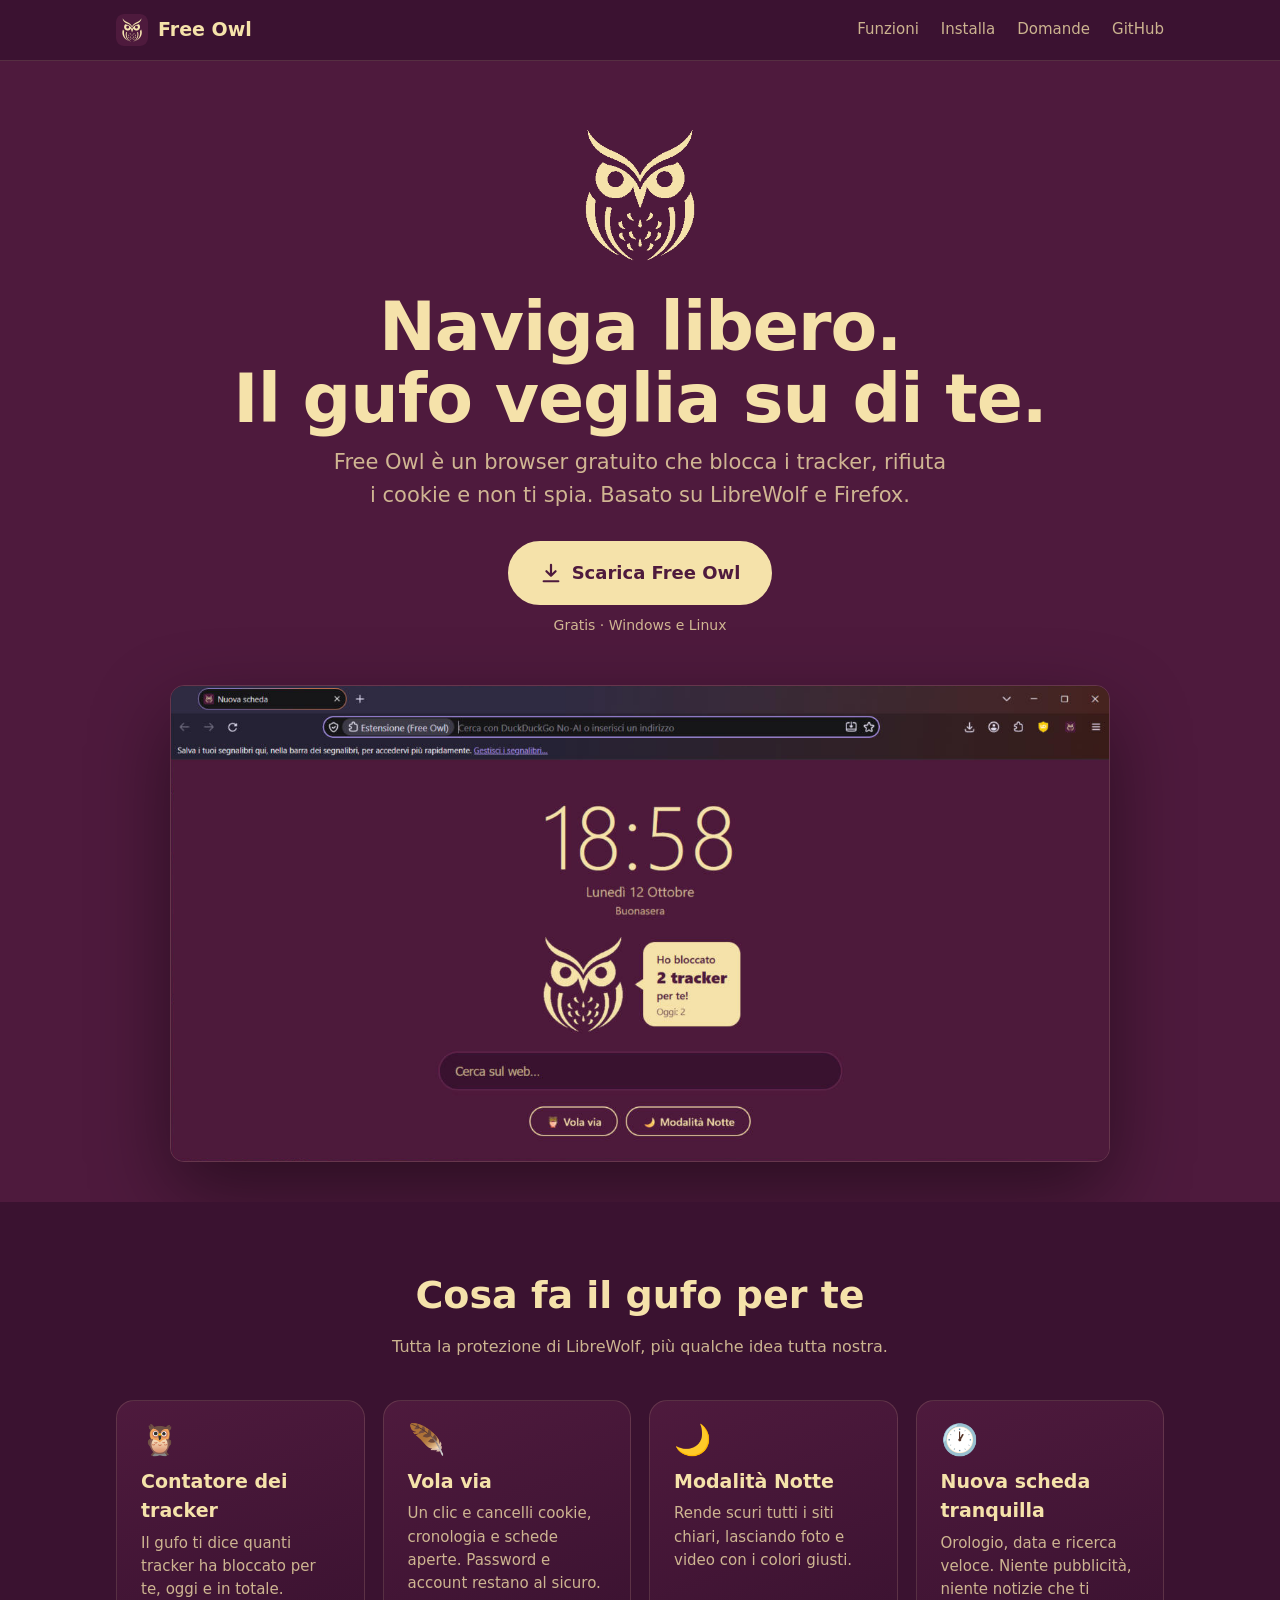
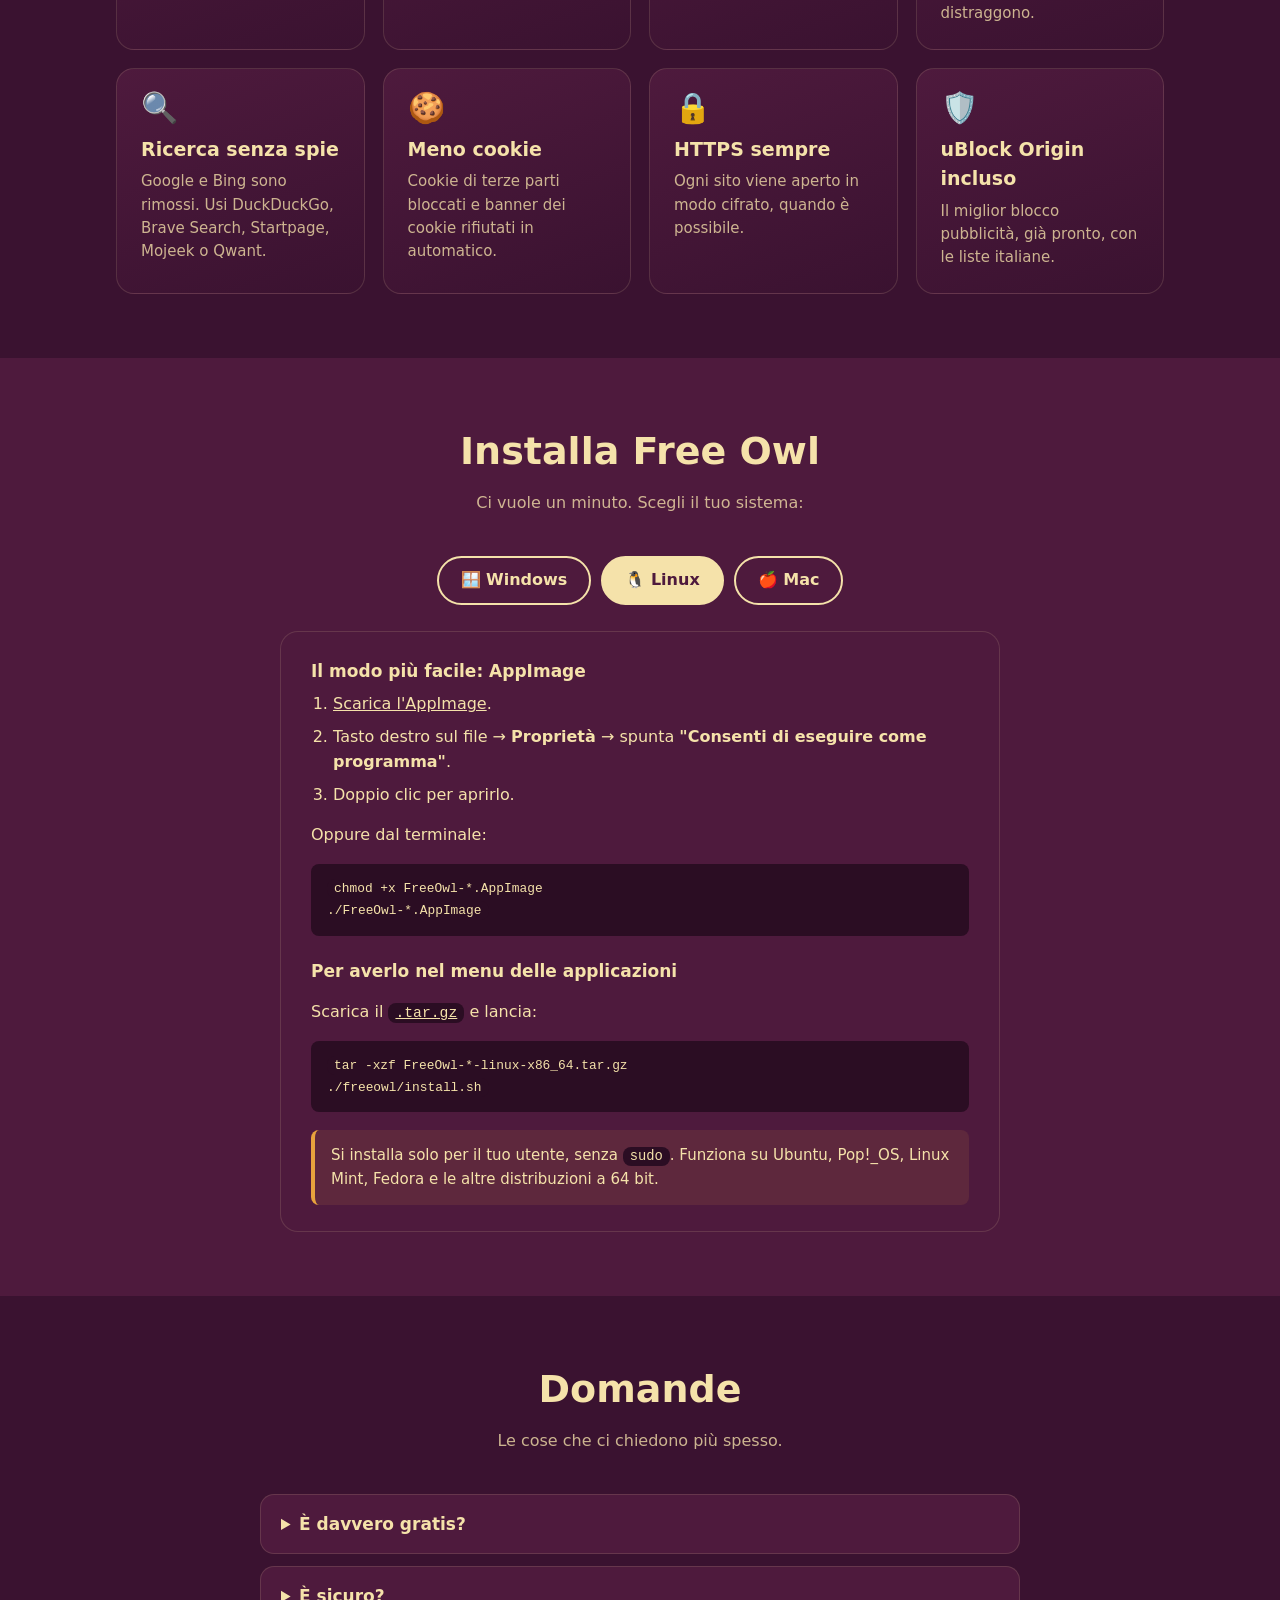
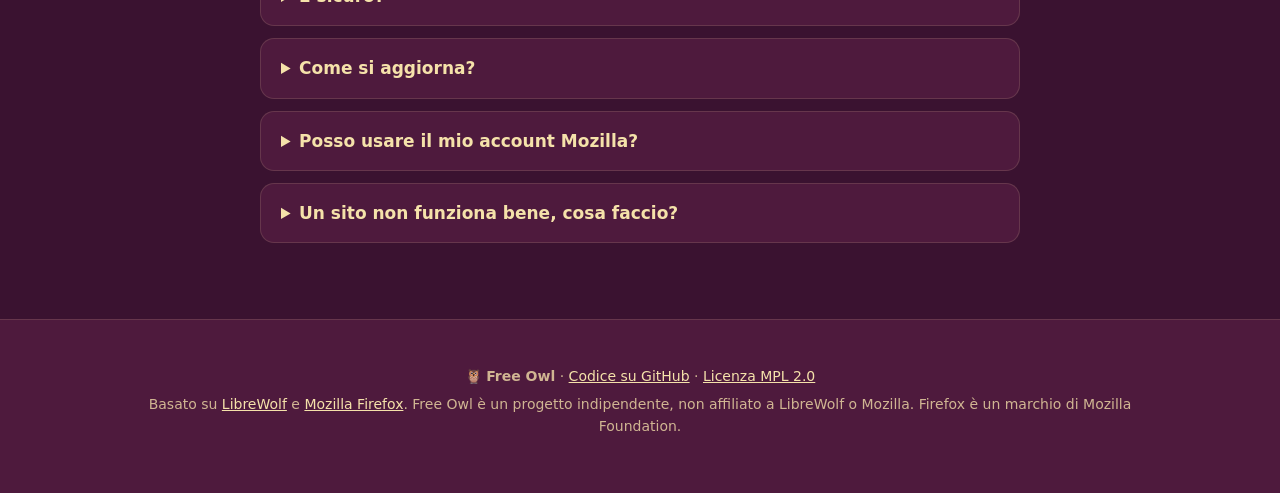
==== docs/index.html @ 86c635e5 "Sito di download (GitHub Pages): pulsante che riconosce Windows/Linux e scarica l'ultima versione Co" ====
<!doctype html>
<html lang="it">
<head>
  <meta charset="utf-8">
  <meta name="viewport" content="width=device-width, initial-scale=1">
  <title>Free Owl · Il browser che ti protegge</title>
  <meta name="description" content="Free Owl: un browser gratuito per Windows e Linux che blocca i tracker e rispetta la tua privacy. Basato su LibreWolf e Firefox.">
  <meta property="og:title" content="Free Owl 🦉">
  <meta property="og:description" content="Il browser gratuito che blocca i tracker e rispetta la tua privacy.">
  <meta property="og:image" content="https://ascaniolocorotondo.github.io/FreeOwl/img/screenshot.png">
  <link rel="icon" href="img/favicon.png">
  <style>
    :root {
      --plum: #4e1a3d;
      --plum-dark: #3a1230;
      --plum-deep: #2b0d23;
      --plum-light: #6a2754;
      --cream: #f5e2aa;
      --cream-soft: rgba(245, 226, 170, 0.78);
      --cream-faint: rgba(245, 226, 170, 0.14);
      --amber: #e8a33d;
      --radius: 18px;
    }

    * { box-sizing: border-box; }

    html { scroll-behavior: smooth; }

    body {
      margin: 0;
      background: var(--plum);
      color: var(--cream);
      font-family: "Segoe UI", system-ui, -apple-system, Ubuntu, Cantarell, sans-serif;
      line-height: 1.55;
      -webkit-font-smoothing: antialiased;
    }

    a { color: var(--cream); }

    .wrap {
      width: min(1080px, 100%);
      margin: 0 auto;
      padding: 0 16px;
    }

    /* ---------- barra in alto ---------- */
    header.top {
      position: sticky;
      top: 0;
      z-index: 10;
      background: rgba(58, 18, 48, 0.88);
      backdrop-filter: blur(10px);
      border-bottom: 1px solid var(--cream-faint);
    }

    header.top .wrap {
      display: flex;
      align-items: center;
      justify-content: space-between;
      height: 60px;
    }

    .brand {
      display: flex;
      align-items: center;
      gap: 10px;
      font-weight: 700;
      font-size: 19px;
      text-decoration: none;
    }

    .brand img { width: 32px; height: 32px; border-radius: 8px; }

    nav.links { display: flex; gap: 22px; font-size: 15px; }
    nav.links a { text-decoration: none; color: var(--cream-soft); }
    nav.links a:hover { color: var(--cream); }

    /* ---------- hero ---------- */
    .hero {
      text-align: center;
      padding: 64px 0 40px;
    }

    .hero .owl {
      width: 120px;
      height: auto;
      animation: blink 6s infinite;
    }

    @keyframes blink {
      0%, 92%, 100% { transform: scaleY(1); }
      95% { transform: scaleY(0.92); }
    }

    .hero h1 {
      font-size: clamp(40px, 7vw, 68px);
      line-height: 1.05;
      margin: 18px 0 12px;
      letter-spacing: -1px;
    }

    .hero p.lead {
      font-size: clamp(17px, 2.4vw, 21px);
      color: var(--cream-soft);
      max-width: 620px;
      margin: 0 auto 30px;
    }

    .download {
      display: inline-flex;
      flex-direction: column;
      align-items: center;
      gap: 10px;
    }

    .btn {
      display: inline-flex;
      align-items: center;
      gap: 10px;
      padding: 16px 30px;
      border-radius: 999px;
      font-size: 18px;
      font-weight: 700;
      text-decoration: none;
      border: 2px solid var(--cream);
      transition: transform 0.12s, background 0.15s, color 0.15s;
    }

    .btn:hover { transform: translateY(-2px); }

    .btn.primary {
      background: var(--cream);
      color: var(--plum);
    }

    .btn.ghost {
      background: transparent;
      color: var(--cream);
      font-size: 16px;
      padding: 12px 24px;
    }

    .btn.ghost:hover { background: var(--cream-faint); }

    .btn svg { width: 22px; height: 22px; flex: none; }

    .download small {
      color: var(--cream-soft);
      font-size: 14px;
    }

    .other-os {
      margin-top: 14px;
      font-size: 14px;
      color: var(--cream-soft);
    }

    .shot {
      margin: 48px auto 0;
      max-width: 940px;
      border-radius: 14px;
      overflow: hidden;
      box-shadow: 0 30px 80px rgba(0, 0, 0, 0.45);
      border: 1px solid var(--cream-faint);
    }

    .shot img { display: block; width: 100%; height: auto; }

    /* ---------- sezioni ---------- */
    section { padding: 64px 0; }

    section.alt { background: var(--plum-dark); }

    h2 {
      font-size: clamp(28px, 4vw, 38px);
      text-align: center;
      margin: 0 0 10px;
    }

    .sub {
      text-align: center;
      color: var(--cream-soft);
      margin: 0 auto 40px;
      max-width: 580px;
    }

    .grid {
      display: grid;
      grid-template-columns: repeat(auto-fit, minmax(240px, 1fr));
      gap: 18px;
    }

    .card {
      background: var(--plum-light);
      background: linear-gradient(160deg, var(--plum-light), var(--plum));
      border: 1px solid var(--cream-faint);
      border-radius: var(--radius);
      padding: 24px;
    }

    section.alt .card { background: linear-gradient(160deg, var(--plum), var(--plum-dark)); }

    .card .ico { font-size: 30px; line-height: 1; }
    .card h3 { margin: 12px 0 6px; font-size: 19px; }
    .card p { margin: 0; color: var(--cream-soft); font-size: 15px; }

    /* ---------- installazione ---------- */
    .tabs {
      display: flex;
      justify-content: center;
      gap: 10px;
      margin-bottom: 26px;
      flex-wrap: wrap;
    }

    .tab {
      font: inherit;
      font-weight: 600;
      cursor: pointer;
      padding: 10px 22px;
      border-radius: 999px;
      border: 2px solid var(--cream);
      background: transparent;
      color: var(--cream);
    }

    .tab[aria-selected="true"] { background: var(--cream); color: var(--plum); }

    .panel {
      max-width: 720px;
      margin: 0 auto;
      background: var(--plum);
      border: 1px solid var(--cream-faint);
      border-radius: var(--radius);
      padding: 26px 30px;
    }

    .panel[hidden] { display: none; }

    .panel ol { padding-left: 22px; margin: 0; }
    .panel li { margin: 8px 0; }

    .panel h3 { margin: 22px 0 8px; font-size: 17px; }
    .panel h3:first-child { margin-top: 0; }

    code, pre {
      font-family: "Cascadia Code", "Ubuntu Mono", Consolas, monospace;
      background: var(--plum-deep);
      border-radius: 8px;
    }

    code { padding: 2px 7px; font-size: 0.92em; }

    pre {
      padding: 14px 16px;
      overflow-x: auto;
      font-size: 14px;
      margin: 10px 0 0;
    }

    .note {
      margin-top: 18px;
      padding: 14px 16px;
      border-left: 4px solid var(--amber);
      background: rgba(232, 163, 61, 0.1);
      border-radius: 8px;
      font-size: 15px;
    }

    .soon {
      text-align: center;
      color: var(--cream-soft);
    }

    /* ---------- FAQ ---------- */
    details {
      max-width: 760px;
      margin: 0 auto 12px;
      background: var(--plum);
      border: 1px solid var(--cream-faint);
      border-radius: 14px;
      padding: 16px 20px;
    }

    details summary {
      cursor: pointer;
      font-weight: 600;
      font-size: 17px;
    }

    details p { color: var(--cream-soft); margin: 10px 0 0; }

    /* ---------- footer ---------- */
    footer {
      padding: 40px 0 50px;
      text-align: center;
      font-size: 14px;
      color: var(--cream-soft);
      border-top: 1px solid var(--cream-faint);
    }

    footer p { margin: 6px 0; }

    @media (max-width: 640px) {
      nav.links { display: none; }
      .hero { padding-top: 44px; }
      .panel { padding: 20px; }
      .btn { padding: 14px 22px; font-size: 17px; }
    }

    @media (prefers-reduced-motion: reduce) {
      .hero .owl { animation: none; }
      .btn { transition: none; }
      html { scroll-behavior: auto; }
    }
  </style>
</head>
<body>
  <header class="top">
    <div class="wrap">
      <a class="brand" href="#">
        <img src="img/logo.png" alt="">
        Free Owl
      </a>
      <nav class="links">
        <a href="#funzioni">Funzioni</a>
        <a href="#installa">Installa</a>
        <a href="#domande">Domande</a>
        <a href="https://github.com/ascaniolocorotondo/FreeOwl">GitHub</a>
      </nav>
    </div>
  </header>

  <main>
    <section class="hero">
      <div class="wrap">
        <img class="owl" src="img/owl.png" alt="Il gufo di Free Owl">
        <h1>Naviga libero.<br>Il gufo veglia su di te.</h1>
        <p class="lead">
          Free Owl è un browser gratuito che blocca i tracker, rifiuta i cookie e non ti spia.
          Basato su LibreWolf e Firefox.
        </p>

        <div class="download">
          <a id="dl-main" class="btn primary" href="https://github.com/ascaniolocorotondo/FreeOwl/releases/latest">
            <svg viewBox="0 0 24 24" fill="none" stroke="currentColor" stroke-width="2.4" stroke-linecap="round" stroke-linejoin="round" aria-hidden="true"><path d="M12 3v12m0 0-5-5m5 5 5-5M4 21h16"/></svg>
            <span id="dl-main-label">Scarica Free Owl</span>
          </a>
          <small id="dl-main-info">Gratis · Windows e Linux</small>
        </div>
        <p class="other-os" id="dl-other"></p>

        <div class="shot">
          <img src="img/screenshot.png" alt="La nuova scheda di Free Owl con orologio, gufo e contatore dei tracker" width="1322" height="670">
        </div>
      </div>
    </section>

    <section id="funzioni" class="alt">
      <div class="wrap">
        <h2>Cosa fa il gufo per te</h2>
        <p class="sub">Tutta la protezione di LibreWolf, più qualche idea tutta nostra.</p>
        <div class="grid">
          <div class="card">
            <div class="ico">🦉</div>
            <h3>Contatore dei tracker</h3>
            <p>Il gufo ti dice quanti tracker ha bloccato per te, oggi e in totale.</p>
          </div>
          <div class="card">
            <div class="ico">🪶</div>
            <h3>Vola via</h3>
            <p>Un clic e cancelli cookie, cronologia e schede aperte. Password e account restano al sicuro.</p>
          </div>
          <div class="card">
            <div class="ico">🌙</div>
            <h3>Modalità Notte</h3>
            <p>Rende scuri tutti i siti chiari, lasciando foto e video con i colori giusti.</p>
          </div>
          <div class="card">
            <div class="ico">🕐</div>
            <h3>Nuova scheda tranquilla</h3>
            <p>Orologio, data e ricerca veloce. Niente pubblicità, niente notizie che ti distraggono.</p>
          </div>
          <div class="card">
            <div class="ico">🔍</div>
            <h3>Ricerca senza spie</h3>
            <p>Google e Bing sono rimossi. Usi DuckDuckGo, Brave Search, Startpage, Mojeek o Qwant.</p>
          </div>
          <div class="card">
            <div class="ico">🍪</div>
            <h3>Meno cookie</h3>
            <p>Cookie di terze parti bloccati e banner dei cookie rifiutati in automatico.</p>
          </div>
          <div class="card">
            <div class="ico">🔒</div>
            <h3>HTTPS sempre</h3>
            <p>Ogni sito viene aperto in modo cifrato, quando è possibile.</p>
          </div>
          <div class="card">
            <div class="ico">🛡️</div>
            <h3>uBlock Origin incluso</h3>
            <p>Il miglior blocco pubblicità, già pronto, con le liste italiane.</p>
          </div>
        </div>
      </div>
    </section>

    <section id="installa">
      <div class="wrap">
        <h2>Installa Free Owl</h2>
        <p class="sub">Ci vuole un minuto. Scegli il tuo sistema:</p>

        <div class="tabs" role="tablist">
          <button class="tab" role="tab" id="tab-windows" aria-controls="panel-windows" aria-selected="true">🪟 Windows</button>
          <button class="tab" role="tab" id="tab-linux" aria-controls="panel-linux" aria-selected="false">🐧 Linux</button>
          <button class="tab" role="tab" id="tab-mac" aria-controls="panel-mac" aria-selected="false">🍎 Mac</button>
        </div>

        <div class="panel" role="tabpanel" id="panel-windows" aria-labelledby="tab-windows">
          <ol>
            <li><a class="dl-windows" href="https://github.com/ascaniolocorotondo/FreeOwl/releases/latest">Scarica lo zip per Windows</a>.</li>
            <li>Estrailo dove vuoi (tasto destro → <strong>Estrai tutto</strong>), per esempio in <code>Documenti</code>.</li>
            <li>Apri <code>FreeOwl.exe</code>. Fatto!</li>
          </ol>
          <div class="note">
            <strong>"Windows ha protetto il PC"?</strong> È normale: Free Owl non ha una firma digitale a pagamento.
            Clicca <strong>Ulteriori informazioni</strong> e poi <strong>Esegui comunque</strong>.
          </div>
        </div>

        <div class="panel" role="tabpanel" id="panel-linux" aria-labelledby="tab-linux" hidden>
          <h3>Il modo più facile: AppImage</h3>
          <ol>
            <li><a class="dl-appimage" href="https://github.com/ascaniolocorotondo/FreeOwl/releases/latest">Scarica l'AppImage</a>.</li>
            <li>Tasto destro sul file → <strong>Proprietà</strong> → spunta <strong>"Consenti di eseguire come programma"</strong>.</li>
            <li>Doppio clic per aprirlo.</li>
          </ol>
          <p>Oppure dal terminale:</p>
          <pre><code>chmod +x FreeOwl-*.AppImage
./FreeOwl-*.AppImage</code></pre>

          <h3>Per averlo nel menu delle applicazioni</h3>
          <p>Scarica il <a class="dl-targz" href="https://github.com/ascaniolocorotondo/FreeOwl/releases/latest"><code>.tar.gz</code></a> e lancia:</p>
          <pre><code>tar -xzf FreeOwl-*-linux-x86_64.tar.gz
./freeowl/install.sh</code></pre>
          <div class="note">Si installa solo per il tuo utente, senza <code>sudo</code>. Funziona su Ubuntu, Pop!_OS, Linux Mint, Fedora e le altre distribuzioni a 64 bit.</div>
        </div>

        <div class="panel" role="tabpanel" id="panel-mac" aria-labelledby="tab-mac" hidden>
          <p class="soon">🍎 La versione per Mac è in arrivo. Il gufo sta ancora imparando a volare su macOS!</p>
        </div>
      </div>
    </section>

    <section id="domande" class="alt">
      <div class="wrap">
        <h2>Domande</h2>
        <p class="sub">Le cose che ci chiedono più spesso.</p>

        <details>
          <summary>È davvero gratis?</summary>
          <p>Sì, completamente. Free Owl è open source: il codice è pubblico su GitHub e chiunque può controllarlo.</p>
        </details>
        <details>
          <summary>È sicuro?</summary>
          <p>Free Owl è basato su LibreWolf, che a sua volta è Firefox senza telemetria e con la privacy al massimo. Free Owl cambia solo nome, logo, alcune impostazioni e aggiunge l'estensione del gufo. Ogni giorno un robot controlla se esce una nuova versione di LibreWolf e aggiorna Free Owl da solo.</p>
        </details>
        <details>
          <summary>Come si aggiorna?</summary>
          <p>Scarica la nuova versione da questa pagina. Su Windows copia la cartella <code>Profiles</code> della vecchia versione dentro la nuova per tenere segnalibri e impostazioni. Su Linux i tuoi dati restano in <code>~/.freeowl</code>.</p>
        </details>
        <details>
          <summary>Posso usare il mio account Mozilla?</summary>
          <p>Sì! Puoi accedere al tuo account Mozilla per sincronizzare segnalibri e password con gli altri dispositivi. I dati sono cifrati end-to-end.</p>
        </details>
        <details>
          <summary>Un sito non funziona bene, cosa faccio?</summary>
          <p>Free Owl blocca molte cose per proteggerti. Clicca sullo scudo nella barra degli indirizzi e disattiva la protezione solo per quel sito.</p>
        </details>
      </div>
    </section>
  </main>

  <footer>
    <div class="wrap">
      <p>🦉 <strong>Free Owl</strong> · <a href="https://github.com/ascaniolocorotondo/FreeOwl">Codice su GitHub</a> · <a href="https://github.com/ascaniolocorotondo/FreeOwl/blob/main/LICENSE">Licenza MPL 2.0</a></p>
      <p>Basato su <a href="https://librewolf.net">LibreWolf</a> e <a href="https://www.mozilla.org/firefox/">Mozilla Firefox</a>.
        Free Owl è un progetto indipendente, non affiliato a LibreWolf o Mozilla. Firefox è un marchio di Mozilla Foundation.</p>
    </div>
  </footer>

  <script>
    (() => {
      const REPO = "ascaniolocorotondo/FreeOwl";
      const isLinux = /Linux|X11/.test(navigator.userAgent) && !/Android/.test(navigator.userAgent);
      const isMac = /Macintosh|Mac OS X/.test(navigator.userAgent);

      // Schede di installazione
      const tabs = document.querySelectorAll(".tab");
      function selectTab(id) {
        tabs.forEach(t => {
          const on = t.id === id;
          t.setAttribute("aria-selected", on);
          document.getElementById(t.getAttribute("aria-controls")).hidden = !on;
        });
      }
      tabs.forEach(t => t.addEventListener("click", () => selectTab(t.id)));
      if (isLinux) selectTab("tab-linux");
      if (isMac) selectTab("tab-mac");

      // Link diretti all'ultima versione
      const mb = bytes => Math.round(bytes / 1048576) + " MB";
      fetch(`https://api.github.com/repos/${REPO}/releases/latest`)
        .then(r => (r.ok ? r.json() : Promise.reject(r.status)))
        .then(rel => {
          const find = re => rel.assets.find(a => re.test(a.name));
          const win = find(/windows-x86_64-portable\.zip$/);
          const appimage = find(/linux-x86_64\.AppImage$/);
          const targz = find(/linux-x86_64\.tar\.gz$/);
          const version = rel.tag_name.replace(/^v/, "");

          const setAll = (sel, asset) => asset && document.querySelectorAll(sel).forEach(a => (a.href = asset.browser_download_url));
          setAll(".dl-windows", win);
          setAll(".dl-appimage", appimage);
          setAll(".dl-targz", targz);

          const main = document.getElementById("dl-main");
          const label = document.getElementById("dl-main-label");
          const info = document.getElementById("dl-main-info");
          const other = document.getElementById("dl-other");

          if (isMac) {
            label.textContent = "Mac in arrivo: vedi le altre versioni";
            info.textContent = `Versione ${version}`;
            return;
          }
          const mine = isLinux ? appimage : win;
          if (mine) {
            main.href = mine.browser_download_url;
            label.textContent = isLinux ? "Scarica per Linux" : "Scarica per Windows";
            info.textContent = `Versione ${version} · ${mb(mine.size)} · Gratis`;
          }
          other.innerHTML = isLinux
            ? (win ? `Usi Windows? <a href="${win.browser_download_url}">Scarica per Windows</a>` : "")
            : (appimage ? `Usi Linux? <a href="${appimage.browser_download_url}">Scarica per Linux</a>` : "");
        })
        .catch(() => {
          // Se GitHub non risponde, i pulsanti portano comunque alla pagina dei Download.
        });
    })();
  </script>
</body>
</html>
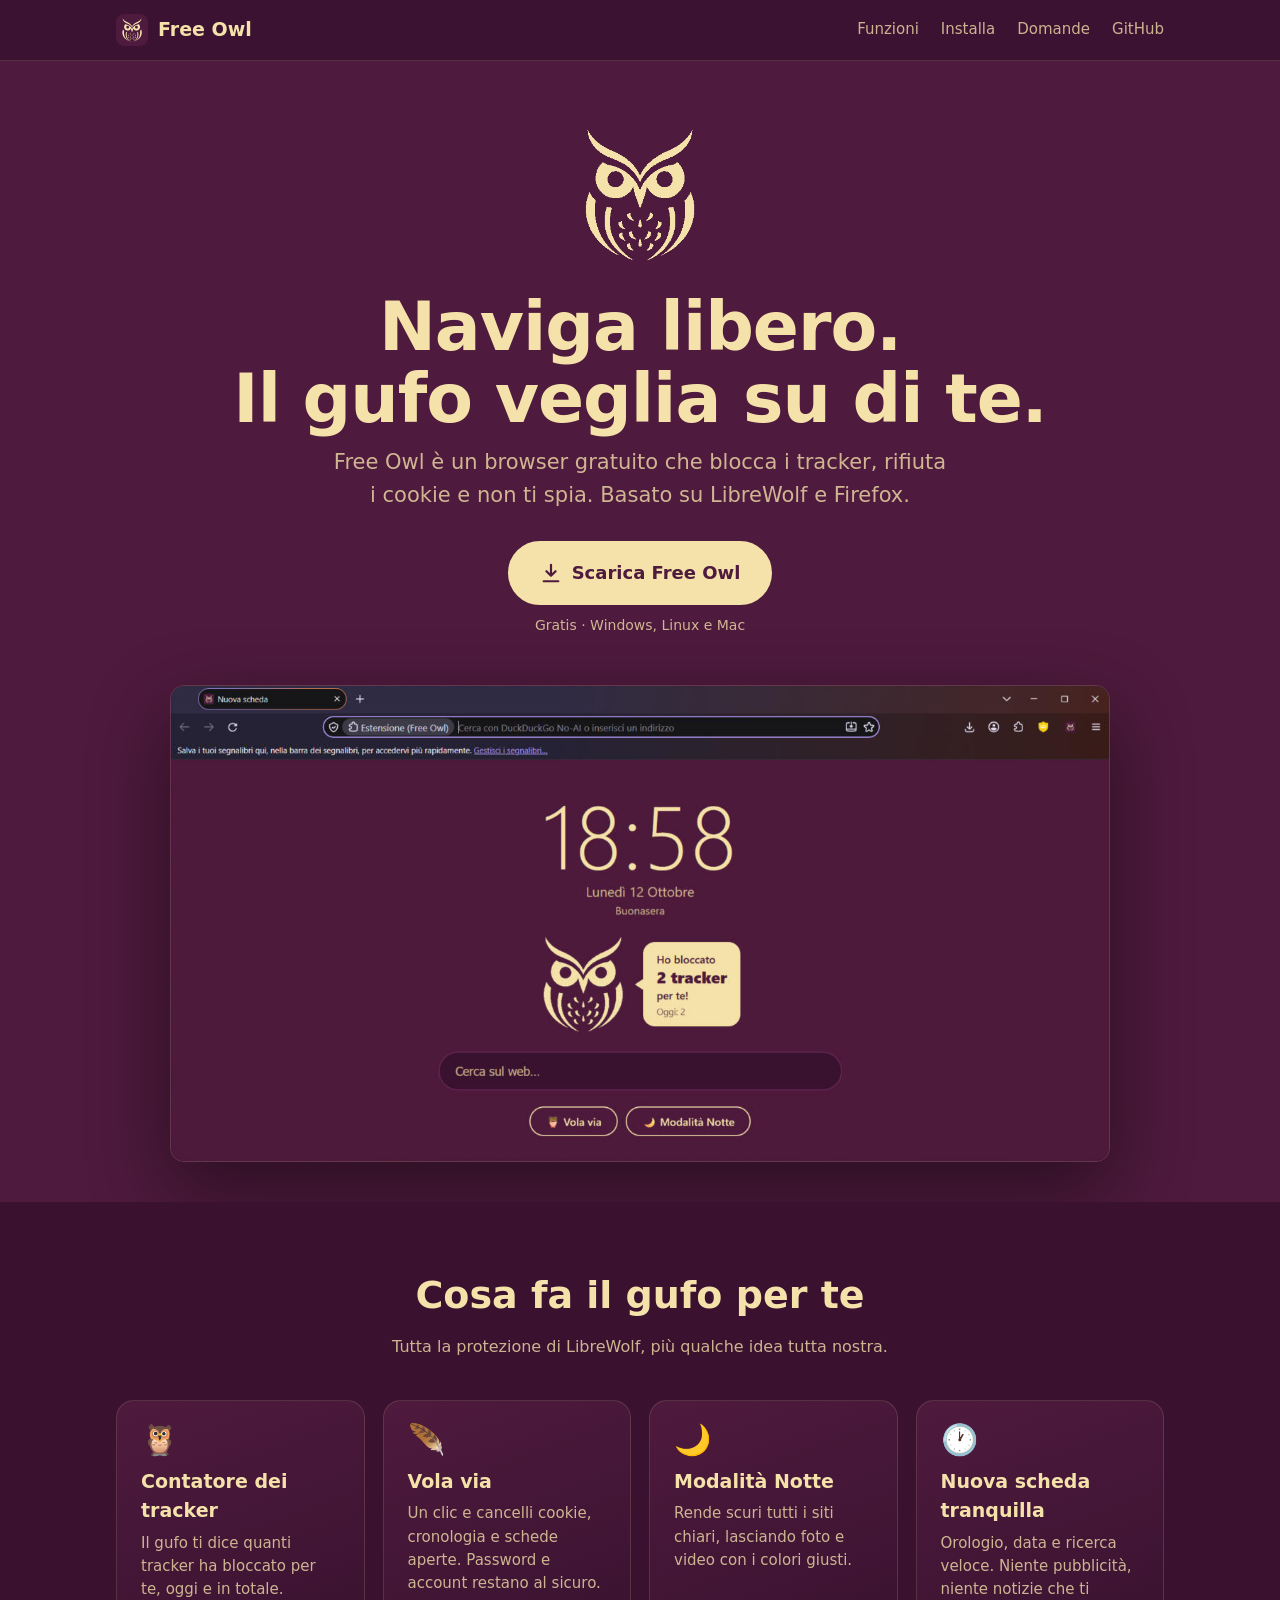
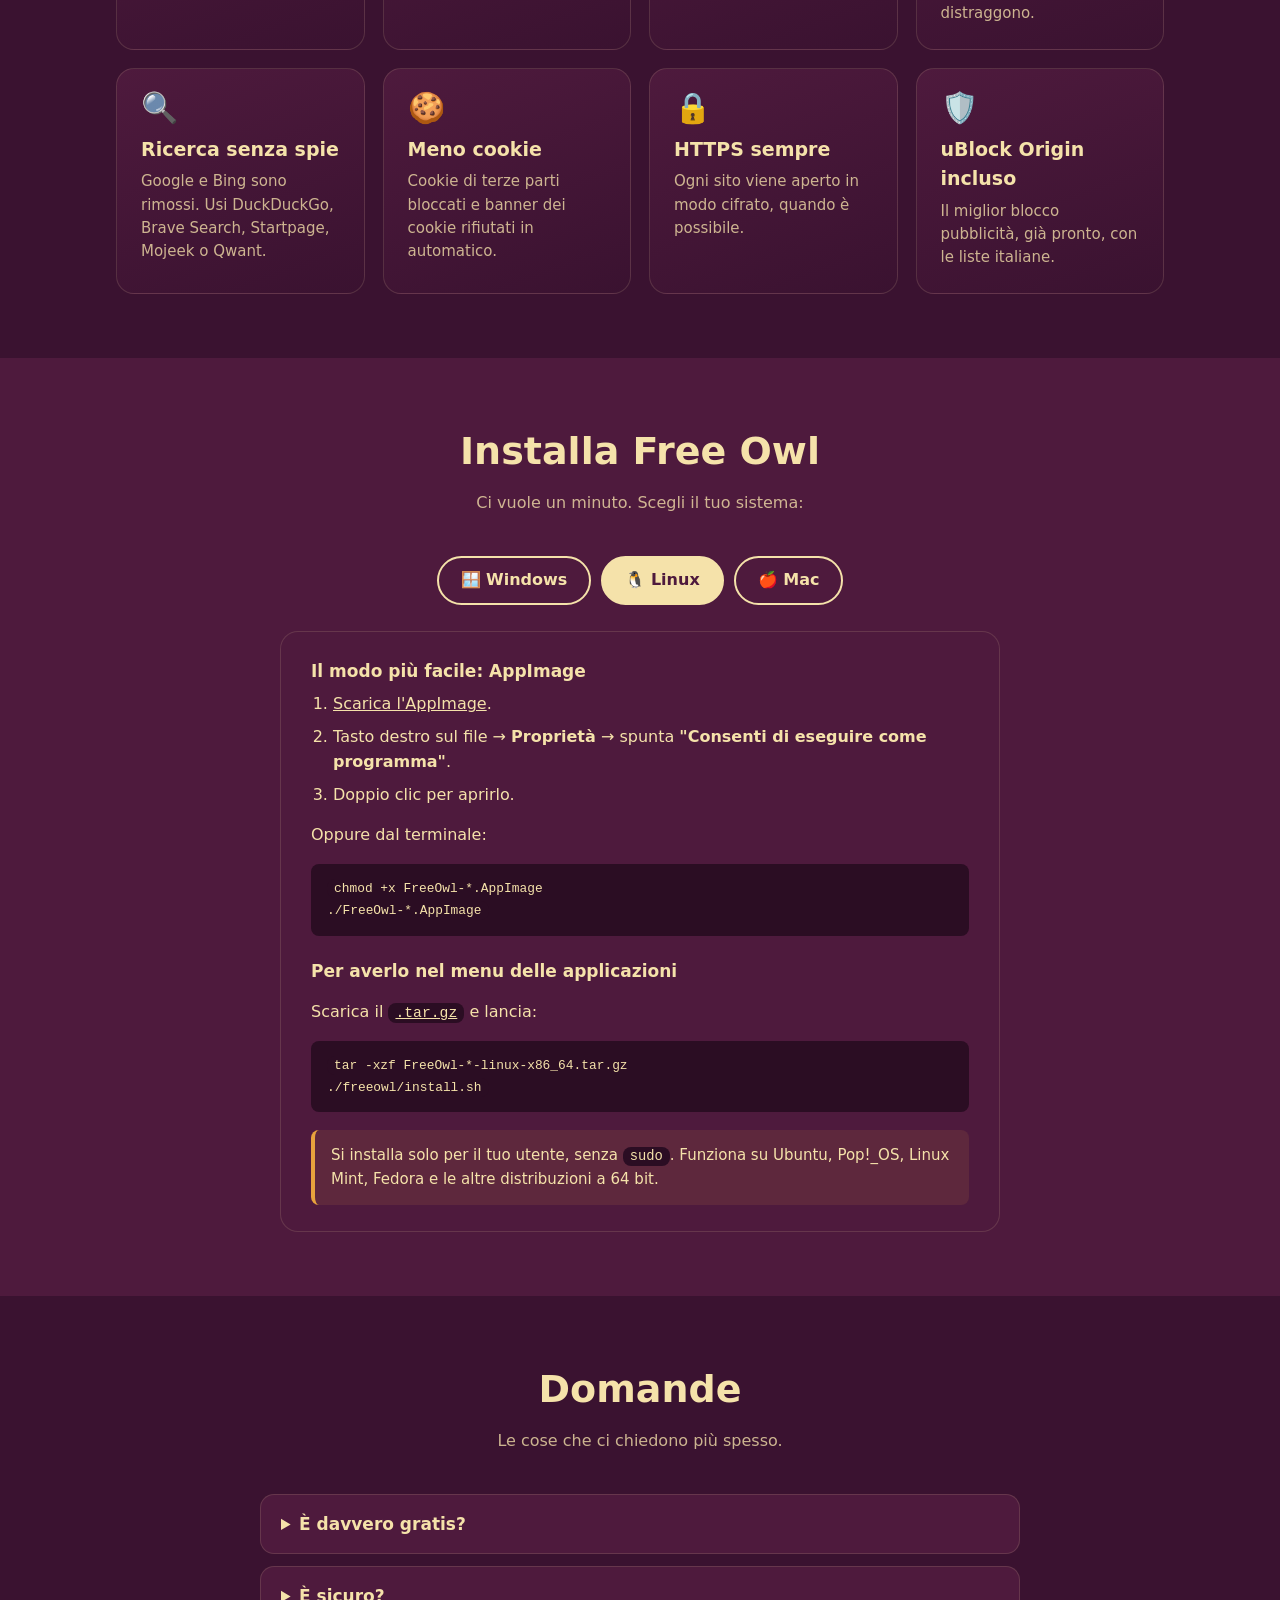
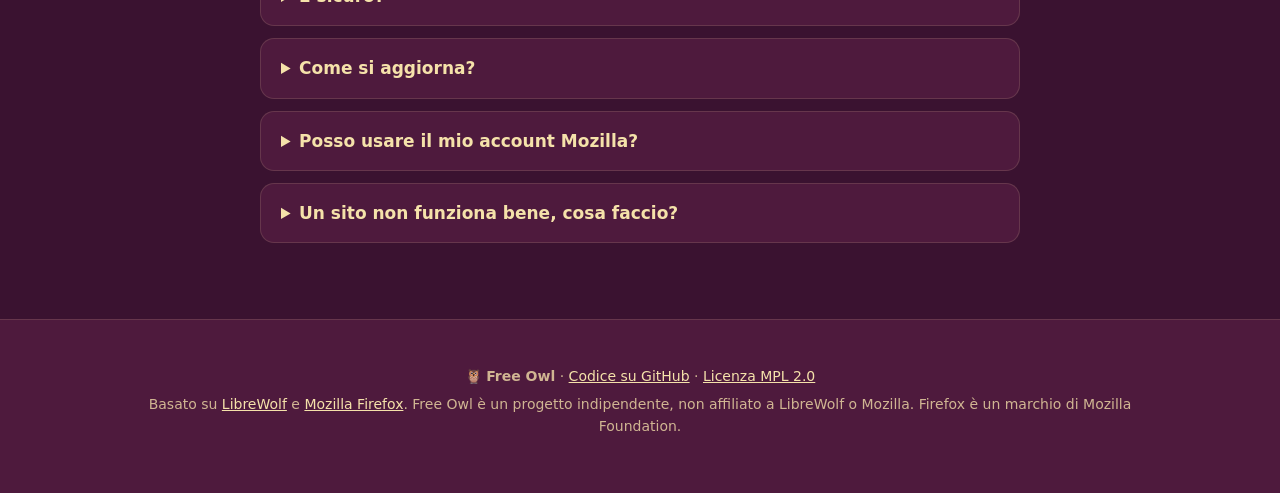
==== commit 25e454ba: "Mac sul sito e nel README: pulsanti Apple/Intel e guida per l'avviso di macOS Co-Authored-By: Claude" ====
--- a/docs/index.html
+++ b/docs/index.html
@@ -4,7 +4,7 @@
   <meta charset="utf-8">
   <meta name="viewport" content="width=device-width, initial-scale=1">
   <title>Free Owl · Il browser che ti protegge</title>
-  <meta name="description" content="Free Owl: un browser gratuito per Windows e Linux che blocca i tracker e rispetta la tua privacy. Basato su LibreWolf e Firefox.">
+  <meta name="description" content="Free Owl: un browser gratuito per Windows, Linux e Mac che blocca i tracker e rispetta la tua privacy. Basato su LibreWolf e Firefox.">
   <meta property="og:title" content="Free Owl 🦉">
   <meta property="og:description" content="Il browser gratuito che blocca i tracker e rispetta la tua privacy.">
   <meta property="og:image" content="https://ascaniolocorotondo.github.io/FreeOwl/img/screenshot.png">
@@ -267,10 +267,16 @@
       font-size: 15px;
     }
 
-    .soon {
-      text-align: center;
-      color: var(--cream-soft);
-    }
+    .mac-buttons {
+      display: flex;
+      gap: 12px;
+      flex-wrap: wrap;
+      margin: 14px 0 6px;
+    }
+
+    .mac-buttons .btn { font-size: 16px; padding: 12px 22px; }
+
+    .note ol { margin: 8px 0; }
 
     /* ---------- FAQ ---------- */
     details {
@@ -346,7 +352,7 @@
             <svg viewBox="0 0 24 24" fill="none" stroke="currentColor" stroke-width="2.4" stroke-linecap="round" stroke-linejoin="round" aria-hidden="true"><path d="M12 3v12m0 0-5-5m5 5 5-5M4 21h16"/></svg>
             <span id="dl-main-label">Scarica Free Owl</span>
           </a>
-          <small id="dl-main-info">Gratis · Windows e Linux</small>
+          <small id="dl-main-info">Gratis · Windows, Linux e Mac</small>
         </div>
         <p class="other-os" id="dl-other"></p>
 
@@ -447,7 +453,31 @@
         </div>
 
         <div class="panel" role="tabpanel" id="panel-mac" aria-labelledby="tab-mac" hidden>
-          <p class="soon">🍎 La versione per Mac è in arrivo. Il gufo sta ancora imparando a volare su macOS!</p>
+          <h3>Quale scaricare?</h3>
+          <p>Clicca la mela in alto a sinistra → <strong>Informazioni su questo Mac</strong>: se c'è scritto <strong>Chip Apple M1, M2, M3, M4…</strong> scegli Apple, se c'è <strong>Processore Intel</strong> scegli Intel.</p>
+          <div class="mac-buttons">
+            <a class="btn primary dl-mac-apple" href="https://github.com/ascaniolocorotondo/FreeOwl/releases/latest">Mac con chip Apple</a>
+            <a class="btn ghost dl-mac-intel" href="https://github.com/ascaniolocorotondo/FreeOwl/releases/latest">Mac Intel</a>
+          </div>
+
+          <h3>Installazione</h3>
+          <ol>
+            <li>Apri il file <code>.dmg</code> scaricato.</li>
+            <li>Trascina <strong>Free Owl</strong> nella cartella <strong>Applicazioni</strong>.</li>
+            <li>Apri Free Owl da Applicazioni.</li>
+          </ol>
+
+          <div class="note">
+            <strong>macOS dice che non può verificare Free Owl?</strong> È normale: Free Owl non ha la firma Apple a pagamento.
+            <ol>
+              <li>Clicca <strong>Fine</strong> sull'avviso.</li>
+              <li>Apri <strong>Impostazioni di Sistema</strong> → <strong>Privacy e sicurezza</strong>.</li>
+              <li>Scorri in basso e clicca <strong>Apri comunque</strong> accanto a "Free Owl", poi conferma con la tua password.</li>
+            </ol>
+            Va fatto solo la prima volta.
+          </div>
+          <p>Se preferisci il Terminale:</p>
+          <pre><code>xattr -dr com.apple.quarantine "/Applications/Free Owl.app"</code></pre>
         </div>
       </div>
     </section>
@@ -467,7 +497,7 @@
         </details>
         <details>
           <summary>Come si aggiorna?</summary>
-          <p>Scarica la nuova versione da questa pagina. Su Windows copia la cartella <code>Profiles</code> della vecchia versione dentro la nuova per tenere segnalibri e impostazioni. Su Linux i tuoi dati restano in <code>~/.freeowl</code>.</p>
+          <p>Scarica la nuova versione da questa pagina. Su Windows copia la cartella <code>Profiles</code> della vecchia versione dentro la nuova per tenere segnalibri e impostazioni. Su Linux e Mac i tuoi dati restano dove sono: basta sostituire l'app.</p>
         </details>
         <details>
           <summary>Posso usare il mio account Mozilla?</summary>
@@ -517,32 +547,36 @@
           const win = find(/windows-x86_64-portable\.zip$/);
           const appimage = find(/linux-x86_64\.AppImage$/);
           const targz = find(/linux-x86_64\.tar\.gz$/);
+          const macApple = find(/macos-apple\.dmg$/);
+          const macIntel = find(/macos-intel\.dmg$/);
           const version = rel.tag_name.replace(/^v/, "");
 
           const setAll = (sel, asset) => asset && document.querySelectorAll(sel).forEach(a => (a.href = asset.browser_download_url));
           setAll(".dl-windows", win);
           setAll(".dl-appimage", appimage);
           setAll(".dl-targz", targz);
+          setAll(".dl-mac-apple", macApple);
+          setAll(".dl-mac-intel", macIntel);
 
           const main = document.getElementById("dl-main");
           const label = document.getElementById("dl-main-label");
           const info = document.getElementById("dl-main-info");
           const other = document.getElementById("dl-other");
 
-          if (isMac) {
-            label.textContent = "Mac in arrivo: vedi le altre versioni";
-            info.textContent = `Versione ${version}`;
-            return;
-          }
-          const mine = isLinux ? appimage : win;
+          // Dal browser non si capisce in modo affidabile se il Mac e' Apple o Intel:
+          // proponiamo Apple (i Mac venduti dal 2020) e mettiamo Intel subito sotto.
+          const mine = isMac ? macApple : isLinux ? appimage : win;
           if (mine) {
             main.href = mine.browser_download_url;
-            label.textContent = isLinux ? "Scarica per Linux" : "Scarica per Windows";
-            info.textContent = `Versione ${version} · ${mb(mine.size)} · Gratis`;
+            label.textContent = isMac ? "Scarica per Mac" : isLinux ? "Scarica per Linux" : "Scarica per Windows";
+            info.textContent = `Versione ${version} · ${mb(mine.size)} · Gratis` + (isMac ? " · Mac con chip Apple" : "");
           }
-          other.innerHTML = isLinux
-            ? (win ? `Usi Windows? <a href="${win.browser_download_url}">Scarica per Windows</a>` : "")
-            : (appimage ? `Usi Linux? <a href="${appimage.browser_download_url}">Scarica per Linux</a>` : "");
+          const link = (asset, text) => (asset ? `<a href="${asset.browser_download_url}">${text}</a>` : "");
+          other.innerHTML = isMac
+            ? (macIntel ? `Mac Intel? ${link(macIntel, "Scarica la versione Intel")}` : "")
+            : isLinux
+              ? (win ? `Usi Windows? ${link(win, "Scarica per Windows")}` : "")
+              : [link(appimage, "Linux"), link(macApple, "Mac")].filter(Boolean).join(" · ").replace(/^(.+)$/, "Altri sistemi: $1");
         })
         .catch(() => {
           // Se GitHub non risponde, i pulsanti portano comunque alla pagina dei Download.
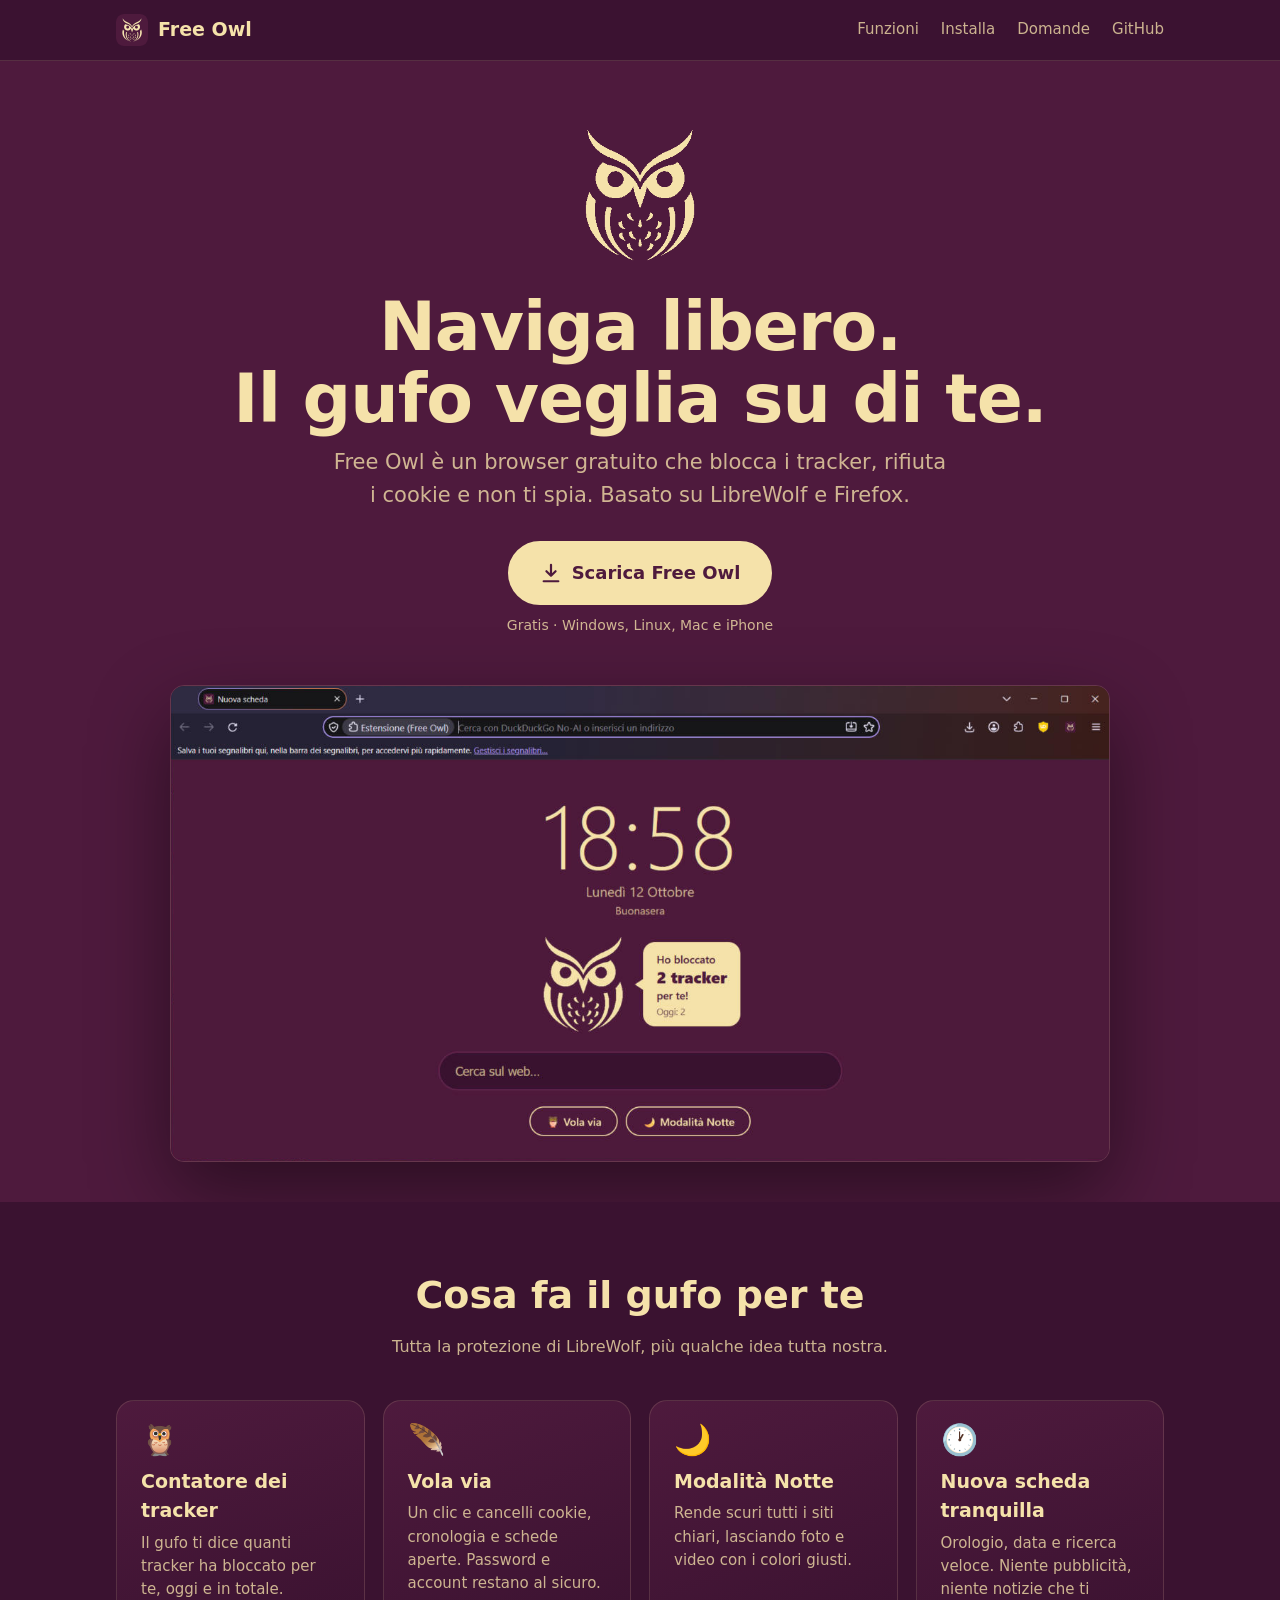
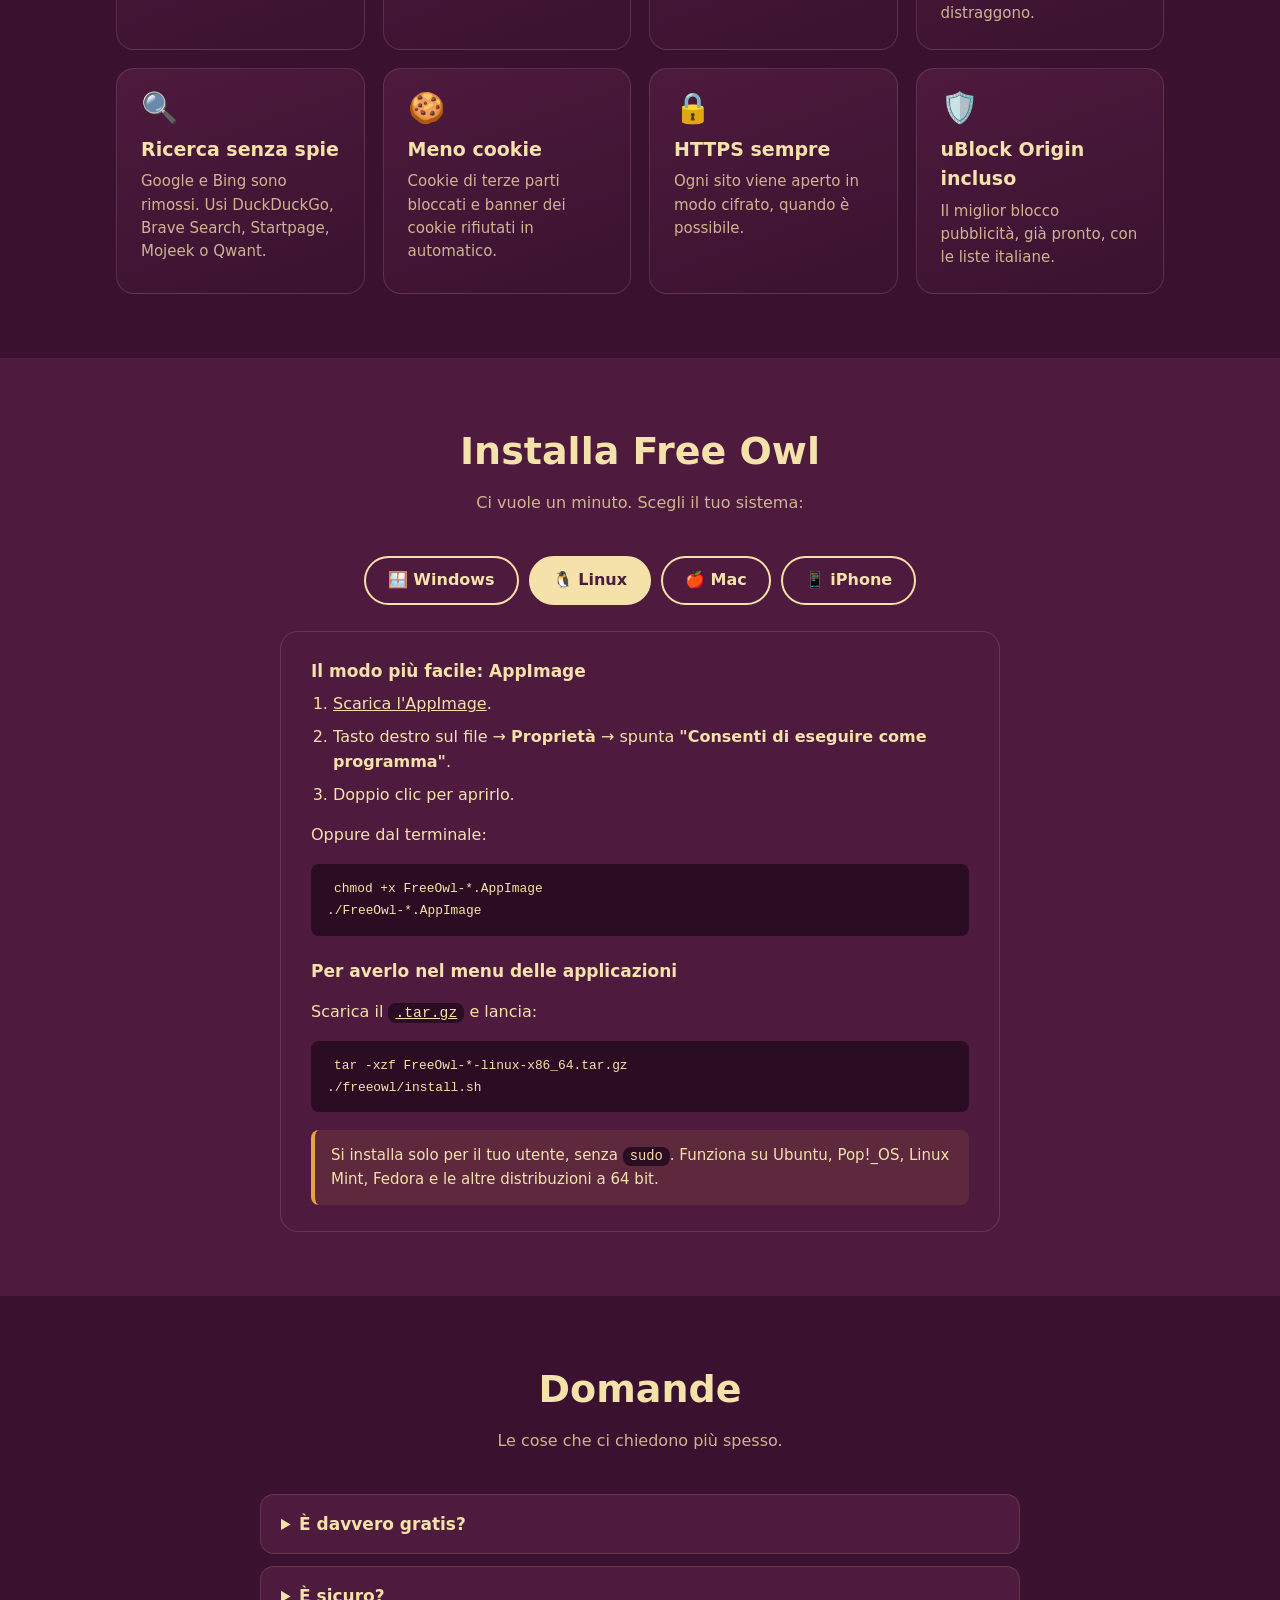
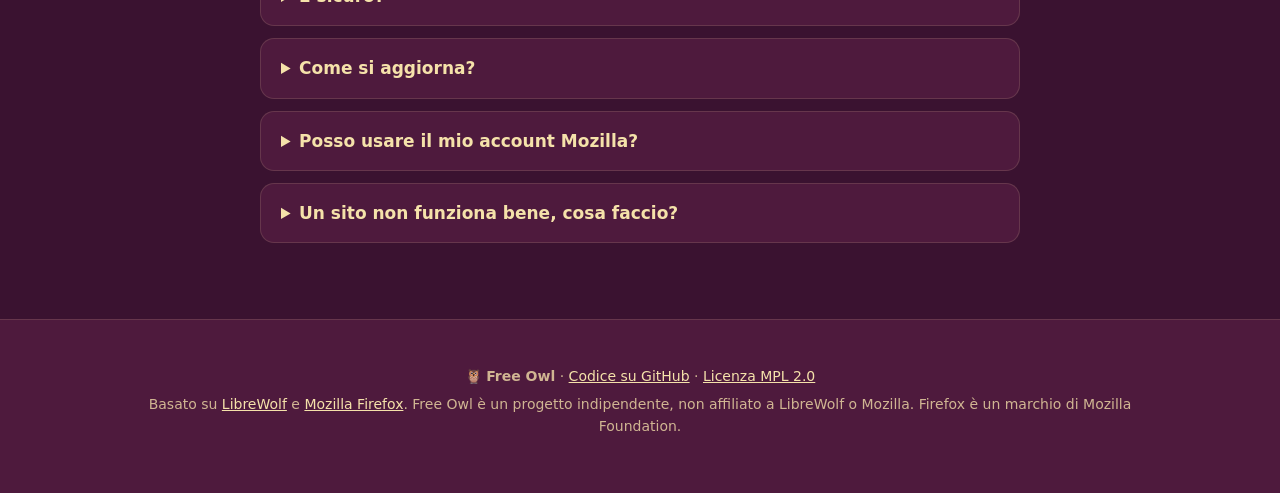
==== commit 339883a5: "Free Owl Shield per iPhone: profilo DNS che blocca pubblicità e tracker, scheda iPhone sul sito Co-A" ====
--- a/docs/index.html
+++ b/docs/index.html
@@ -3,6 +3,7 @@
 <head>
   <meta charset="utf-8">
   <meta name="viewport" content="width=device-width, initial-scale=1">
+  <meta name="google-site-verification" content="WyjIvvjk8eU9pW5aD158LLIRQwojqNysc2AvxqV2QQs" />
   <title>Free Owl · Il browser che ti protegge</title>
   <meta name="description" content="Free Owl: un browser gratuito per Windows, Linux e Mac che blocca i tracker e rispetta la tua privacy. Basato su LibreWolf e Firefox.">
   <meta property="og:title" content="Free Owl 🦉">
@@ -352,7 +353,7 @@
             <svg viewBox="0 0 24 24" fill="none" stroke="currentColor" stroke-width="2.4" stroke-linecap="round" stroke-linejoin="round" aria-hidden="true"><path d="M12 3v12m0 0-5-5m5 5 5-5M4 21h16"/></svg>
             <span id="dl-main-label">Scarica Free Owl</span>
           </a>
-          <small id="dl-main-info">Gratis · Windows, Linux e Mac</small>
+          <small id="dl-main-info">Gratis · Windows, Linux, Mac e iPhone</small>
         </div>
         <p class="other-os" id="dl-other"></p>
 
@@ -420,6 +421,7 @@
           <button class="tab" role="tab" id="tab-windows" aria-controls="panel-windows" aria-selected="true">🪟 Windows</button>
           <button class="tab" role="tab" id="tab-linux" aria-controls="panel-linux" aria-selected="false">🐧 Linux</button>
           <button class="tab" role="tab" id="tab-mac" aria-controls="panel-mac" aria-selected="false">🍎 Mac</button>
+          <button class="tab" role="tab" id="tab-iphone" aria-controls="panel-iphone" aria-selected="false">📱 iPhone</button>
         </div>
 
         <div class="panel" role="tabpanel" id="panel-windows" aria-labelledby="tab-windows">
@@ -478,6 +480,25 @@
           </div>
           <p>Se preferisci il Terminale:</p>
           <pre><code>xattr -dr com.apple.quarantine "/Applications/Free Owl.app"</code></pre>
+        </div>
+
+        <div class="panel" role="tabpanel" id="panel-iphone" aria-labelledby="tab-iphone" hidden>
+          <h3>Free Owl Shield</h3>
+          <p>Su iPhone e iPad il gufo arriva come <strong>Shield</strong>: blocca pubblicità, tracker e siti di truffa in Safari e in <strong>tutte le app</strong>. Gratis, senza App Store.</p>
+          <div class="mac-buttons">
+            <a class="btn primary" href="FreeOwl-Shield.mobileconfig">Installa Free Owl Shield</a>
+          </div>
+          <ol>
+            <li>Apri questa pagina con <strong>Safari</strong>, tocca il pulsante e poi <strong>Consenti</strong>.</li>
+            <li>Vai in <strong>Impostazioni</strong> → tocca <strong>Profilo scaricato</strong> in alto → <strong>Installa</strong>.</li>
+            <li>Inserisci il codice dell'iPhone e tocca ancora <strong>Installa</strong>. Fatto!</li>
+          </ol>
+          <div class="note">
+            <strong>Dice "Non verificato"?</strong> È normale: lo Shield non ha una firma Apple a pagamento.
+            Usa il DNS cifrato e gratuito di <a href="https://adguard-dns.io">AdGuard DNS</a>: non vede password né contenuti delle pagine, che restano cifrati.
+            <br><br>
+            <strong>Per toglierlo:</strong> Impostazioni → Generali → <strong>VPN e gestione dispositivi</strong> → Free Owl Shield → Rimuovi.
+          </div>
         </div>
       </div>
     </section>
@@ -523,7 +544,10 @@
     (() => {
       const REPO = "ascaniolocorotondo/FreeOwl";
       const isLinux = /Linux|X11/.test(navigator.userAgent) && !/Android/.test(navigator.userAgent);
-      const isMac = /Macintosh|Mac OS X/.test(navigator.userAgent);
+      // Gli iPad recenti si presentano come Mac: li riconosciamo dal touch
+      const isIOS = /iPhone|iPad|iPod/.test(navigator.userAgent) ||
+        (/Macintosh/.test(navigator.userAgent) && navigator.maxTouchPoints > 1);
+      const isMac = !isIOS && /Macintosh|Mac OS X/.test(navigator.userAgent);
 
       // Schede di installazione
       const tabs = document.querySelectorAll(".tab");
@@ -537,6 +561,14 @@
       tabs.forEach(t => t.addEventListener("click", () => selectTab(t.id)));
       if (isLinux) selectTab("tab-linux");
       if (isMac) selectTab("tab-mac");
+      if (isIOS) {
+        selectTab("tab-iphone");
+        document.getElementById("dl-main").href = "FreeOwl-Shield.mobileconfig";
+        document.getElementById("dl-main-label").textContent = "Installa Free Owl Shield";
+        document.getElementById("dl-main-info").textContent = "Gratis · Blocca pubblicità e tracker in tutto l'iPhone";
+        document.getElementById("dl-other").innerHTML = '<a href="#installa">Come si installa</a>';
+        return;
+      }
 
       // Link diretti all'ultima versione
       const mb = bytes => Math.round(bytes / 1048576) + " MB";
